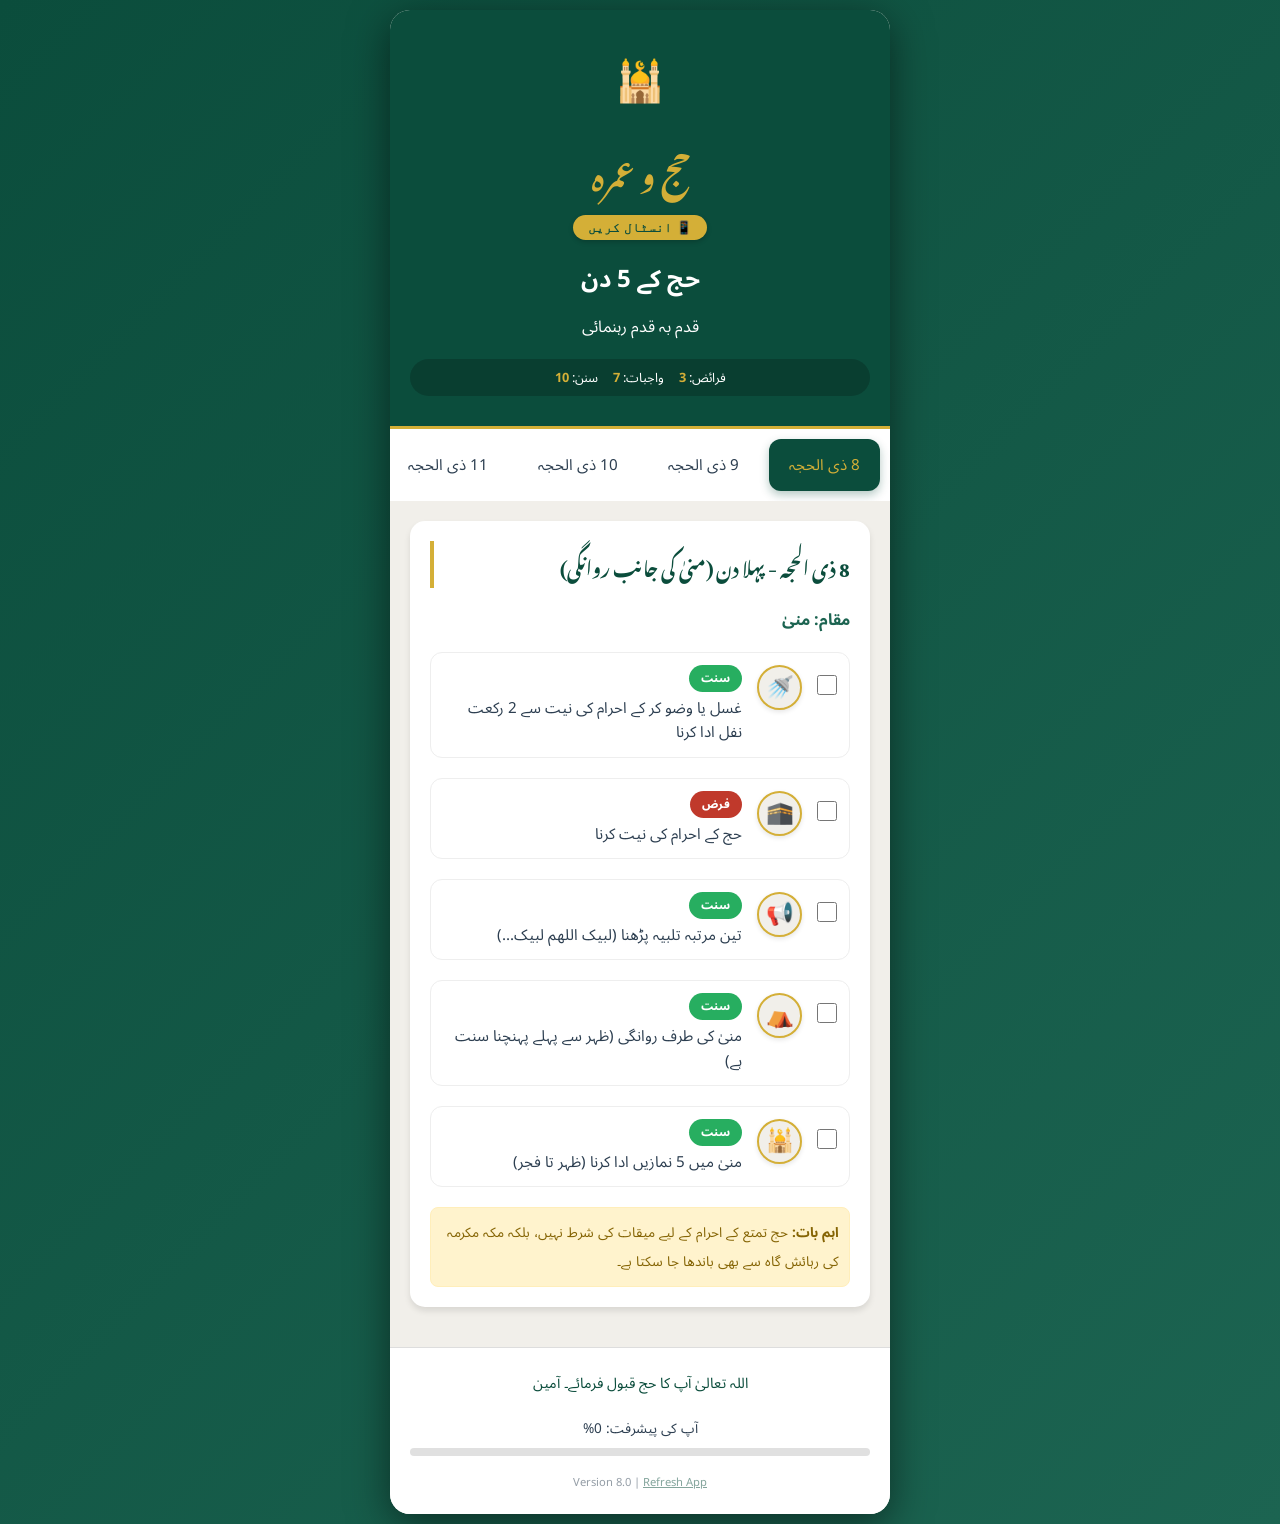
==== index.html @ 4948a1ac "Add files via upload" ====
<!DOCTYPE html>
<html lang="ur" dir="rtl">
<head>
    <!-- Google tag (gtag.js) -->
    <script async src="https://www.googletagmanager.com/gtag/js?id=G-E7W67R3HDH"></script>
    <script>
      window.dataLayer = window.dataLayer || [];
      function gtag(){dataLayer.push(arguments);}
      gtag('js', new Date());

      gtag('config', 'G-E7W67R3HDH');
    </script>
    <meta charset="UTF-8">
    <meta name="viewport" content="width=device-width, initial-scale=1.0">
    <title>حج گائیڈ - 5 دن</title>
    <link rel="preconnect" href="https://fonts.googleapis.com">
    <link rel="preconnect" href="https://fonts.gstatic.com" crossorigin>
    <link href="https://fonts.googleapis.com/css2?family=Noto+Nastaliq+Urdu:wght@400..700&family=Noto+Sans+Arabic:wght@100..900&display=swap" rel="stylesheet">
    <link rel="stylesheet" href="style.css">
    
    <!-- PWA Support -->
    <link rel="manifest" href="manifest.json">
    <meta name="theme-color" content="#0b4d3c">
    <meta name="apple-mobile-web-app-capable" content="yes">
    <meta name="apple-mobile-web-app-status-bar-style" content="black-translucent">
    <meta name="apple-mobile-web-app-title" content="حج گائیڈ">
    <link rel="apple-touch-icon" href="icon-192.png">

    <!-- Meta tags for SEO & Social Sharing (WhatsApp/Facebook) -->
    <meta name="description" content="حج کے 5 دنوں کی مکمل رہنمائی - قدم بہ قدم رہنمائی برائے حجاج کرام">
    <meta property="og:title" content="حج گائیڈ - 5 دن">
    <meta property="og:description" content="حج کے 5 دنوں کی مکمل رہنمائی - قدم بہ قدم رہنمائی برائے حجاج کرام">
    <meta property="og:image" content="https://haroonbabar123456-afk.github.io/hajj-guide/icon-512.png">
    <meta property="og:image:secure_url" content="https://haroonbabar123456-afk.github.io/hajj-guide/icon-512.png">
    <meta property="og:image:width" content="512">
    <meta property="og:image:height" content="512">
    <meta property="og:url" content="https://haroonbabar123456-afk.github.io/hajj-guide/">
    <meta property="og:type" content="website">
    <meta name="twitter:card" content="summary_large_image">
</head>
<body>
    <div class="app-container">
        <header>
            <div class="header-content">
                <div class="logo-area">
                    <span class="spiritual-icon">🕌</span>
                    <h1>حج و عمرہ</h1>
                    <button class="install-guide-btn" onclick="toggleInstallModal()">📱 انسٹال کریں</button>
                </div>
                <div class="main-title">
                    <h2>حج کے 5 دن</h2>
                    <p>قدم بہ قدم رہنمائی</p>
                </div>
                <div class="stats-bar">
                    <span class="stat">فرائض: <strong id="stat-fard">3</strong></span>
                    <span class="stat">واجبات: <strong id="stat-wajib">7</strong></span>
                    <span class="stat">سنن: <strong id="stat-sunnah">17</strong></span>
                </div>
            </div>
        </header>

        <nav class="day-tabs">
            <button class="tab-btn active" data-day="8">8 ذی الحجہ</button>
            <button class="tab-btn" data-day="9">9 ذی الحجہ</button>
            <button class="tab-btn" data-day="10">10 ذی الحجہ</button>
            <button class="tab-btn" data-day="11">11 ذی الحجہ</button>
            <button class="tab-btn" data-day="12">12 ذی الحجہ</button>
            <button class="tab-btn" data-day="13">13 ذی الحجہ</button>
        </nav>

        <main id="content-area">
            <!-- Content will be injected by JavaScript -->
            <div class="loading">لوڈنگ جاری ہے...</div>
        </main>

        <footer>
            <div class="footer-info">
                <p>اللہ تعالیٰ آپ کا حج قبول فرمائے۔ آمین</p>
            </div>
            <div class="progress-footer">
                <div class="progress-text">آپ کی پیشرفت: <span id="progress-percent">0%</span></div>
                <div class="progress-bar-bg">
                    <div id="progress-fill"></div>
                </div>
            </div>
            <div class="app-version" style="text-align: center; margin-top: 15px; font-size: 0.7rem; opacity: 0.5;">
                Version 8.0 | <a href="#" onclick="forceUpdate(); return false;" style="color: var(--primary-color); text-decoration: underline;">Refresh App</a>
            </div>
        </footer>
    </div>

    <!-- Install Modal -->
    <div id="install-modal" class="modal-overlay" style="display:none;">
        <div class="modal-content">
            <button class="close-modal" onclick="toggleInstallModal()">&times;</button>
            <h3>فون میں انسٹائل کرنے کا طریقہ</h3>
            
            <div class="tabs-guide">
                <div class="guide-section">
                    <h4>iPhone (iOS) </h4>
                    <ul>
                        <li>سفاری (Safari) براؤزر میں کھولیں۔</li>
                        <li>نیچے **Share** (شیئر) بٹن پر ٹیپ کریں۔</li>
                        <li>**Add to Home Screen** منتخب کریں۔</li>
                    </ul>
                </div>
                <hr>
                <div class="guide-section">
                    <h4>Android (Chrome) 🤖</h4>
                    <ul>
                        <li>کروم (Chrome) براؤزر میں مینو (3 ڈاٹ) پر ٹیپ کریں۔</li>
                        <li>**Install App** یا **Add to Home Screen** پر ٹیپ کریں۔</li>
                    </ul>
                </div>
            </div>
            <div class="note" style="margin-top: 15px; text-align: center;">ایک بار انسٹال ہونے کے بعد، یہ ایپ انٹرنیٹ کے بغیر بھی چلے گی۔</div>
        </div>
    </div>

    <script src="script_v3.js"></script>
</body>
</html>
---- style.css ----
:root {
    --primary-color: #0b4d3c; /* Emerald Green */
    --secondary-color: #d4af37; /* Gold */
    --accent-color: #f1efea; /* Off-white */
    --text-color: #2c3e50;
    --white: #ffffff;
    --shadow: 0 4px 6px rgba(0,0,0,0.1);
    --glass-bg: rgba(255, 255, 255, 0.8);
}

* {
    margin: 0;
    padding: 0;
    box-sizing: border-box;
}

body {
    font-family: 'Noto Sans Arabic', sans-serif;
    background: linear-gradient(135deg, #0b4d3c 0%, #1c6451 100%);
    color: var(--text-color);
    min-height: 100vh;
    display: flex;
    justify-content: center;
    padding: 10px;
    direction: rtl;
}

.app-container {
    width: 100%;
    max-width: 500px;
    background: var(--accent-color);
    border-radius: 20px;
    overflow: hidden;
    box-shadow: 0 10px 40px rgba(0,0,0,0.5);
    display: flex;
    flex-direction: column;
}

/* Header */
header {
    background: var(--primary-color);
    color: var(--white);
    padding: 30px 20px;
    text-align: center;
    position: relative;
    border-bottom: 3px solid var(--secondary-color);
}

.logo-area {
    margin-bottom: 10px;
}

.spiritual-icon {
    font-size: 2.5rem;
    display: block;
    margin-bottom: 5px;
}

h1 {
    font-family: 'Noto Nastaliq Urdu', serif;
    font-size: 2rem;
    color: var(--secondary-color);
}

.subtitle {
    font-size: 0.9rem;
    opacity: 0.8;
    margin-bottom: 10px;
}

.install-guide-btn {
    background: var(--secondary-color);
    color: var(--primary-color);
    border: none;
    padding: 5px 15px;
    border-radius: 20px;
    font-size: 0.8rem;
    font-weight: bold;
    cursor: pointer;
    box-shadow: 0 2px 5px rgba(0,0,0,0.2);
    transition: all 0.3s ease;
}

.install-guide-btn:hover {
    transform: scale(1.05);
    background: var(--white);
}

.main-title h2 {
    font-size: 1.5rem;
    margin: 5px 0;
}

.stats-bar {
    display: flex;
    justify-content: center;
    gap: 15px;
    margin-top: 15px;
    font-size: 0.8rem;
    background: rgba(0,0,0,0.2);
    padding: 5px 15px;
    border-radius: 20px;
}

.stat strong {
    color: var(--secondary-color);
}

/* Tabs */
.day-tabs {
    display: flex;
    overflow-x: auto;
    background: var(--white);
    padding: 10px;
    scrollbar-width: none;
    -ms-overflow-style: none;
}

.day-tabs::-webkit-scrollbar {
    display: none;
}

.tab-btn {
    flex: 0 0 auto;
    padding: 10px 20px;
    border: none;
    background: none;
    font-family: inherit;
    font-size: 0.95rem;
    color: var(--text-color);
    border-radius: 12px;
    cursor: pointer;
    transition: all 0.3s cubic-bezier(0.4, 0, 0.2, 1);
    margin-left: 10px;
    white-space: nowrap;
}

.tab-btn.active {
    background: var(--primary-color);
    color: var(--secondary-color);
    box-shadow: 0 4px 10px rgba(11, 77, 60, 0.3);
}

/* Main Content */
main {
    flex: 1;
    padding: 20px;
    overflow-y: auto;
}

.card {
    background: var(--white);
    border-radius: 15px;
    padding: 20px;
    margin-bottom: 20px;
    box-shadow: var(--shadow);
    animation: slideUp 0.5s ease-out;
}

.card h3 {
    color: var(--primary-color);
    margin-bottom: 15px;
    border-left: 4px solid var(--secondary-color);
    padding-left: 10px;
    font-family: 'Noto Nastaliq Urdu', serif;
}

/* Task Checkbox */
.task-item {
    display: flex;
    align-items: flex-start;
    gap: 15px;
    margin-bottom: 20px;
    cursor: pointer;
    transition: all 0.3s ease;
    padding: 12px;
    border-radius: 12px;
    background: var(--white);
    border: 1px solid #eee;
}

.task-item:hover {
    background: #f8fcfb;
    border-color: var(--primary-color);
    box-shadow: 0 4px 15px rgba(11, 77, 60, 0.1);
    transform: translateY(-2px);
}

.task-item input {
    width: 20px;
    height: 20px;
    margin-top: 10px;
    cursor: pointer;
    accent-color: var(--primary-color);
    flex-shrink: 0;
}

.ritual-icon-bubble {
    width: 45px;
    height: 45px;
    background: var(--accent-color);
    border: 2px solid var(--secondary-color);
    border-radius: 50%;
    display: flex;
    align-items: center;
    justify-content: center;
    font-size: 1.4rem;
    flex-shrink: 0;
    box-shadow: 0 2px 5px rgba(0,0,0,0.1);
}

.task-text-content {
    display: flex;
    flex-direction: column;
    gap: 4px;
    flex: 1;
}

.badge {
    display: inline-block;
    padding: 2px 12px;
    border-radius: 20px;
    font-size: 0.7rem;
    font-weight: 800;
    width: fit-content;
    color: var(--white);
    text-transform: uppercase;
    letter-spacing: 0.5px;
}

.badge-fard {
    background: #c0392b; /* Deep Red */
}

.badge-wajib {
    background: #d35400; /* Dark Orange */
}

.badge-sunnah {
    background: #27ae60; /* Solid Green */
}

.ritual-text {
    font-size: 0.95rem;
    line-height: 1.6;
    color: var(--text-color);
    font-family: 'Noto Sans Arabic', sans-serif;
}

.task-item.completed {
    opacity: 0.8;
}

.task-item.completed .ritual-text {
    text-decoration: line-through;
    color: #999;
}

.task-item.completed .ritual-icon-bubble {
    filter: grayscale(1);
    opacity: 0.5;
}

/* Footer */
footer {
    padding: 20px;
    background: var(--white);
    border-top: 1px solid #ddd;
}

.footer-info {
    text-align: center;
    font-size: 0.9rem;
    margin-bottom: 15px;
    color: var(--primary-color);
}

.progress-footer {
    position: relative;
}

.progress-text {
    font-size: 0.85rem;
    margin-bottom: 5px;
    text-align: center;
}

.progress-bar-bg {
    height: 8px;
    background: #e0e0e0;
    border-radius: 4px;
    overflow: hidden;
}

#progress-fill {
    height: 100%;
    background: linear-gradient(90deg, var(--secondary-color), var(--primary-color));
    width: 0%;
    transition: width 0.5s ease-in-out;
}

/* Animations */
@keyframes slideUp {
    from {
        opacity: 0;
        transform: translateY(20px);
    }
    to {
        opacity: 1;
        transform: translateY(0);
    }
}

.note {
    background: #fff3cd;
    border: 1px solid #ffeeba;
    padding: 10px;
    border-radius: 8px;
    font-size: 0.85rem;
    margin-top: 15px;
    color: #856404;
}

.loading {
    text-align: center;
    padding: 40px;
    font-size: 1.2rem;
}

/* Modal Styles */
.modal-overlay {
    position: fixed;
    top: 0;
    left: 0;
    right: 0;
    bottom: 0;
    background: rgba(0,0,0,0.8);
    display: flex;
    align-items: center;
    justify-content: center;
    z-index: 1000;
    padding: 20px;
}

.modal-content {
    background: var(--white);
    padding: 30px;
    border-radius: 20px;
    max-width: 400px;
    width: 100%;
    position: relative;
    box-shadow: 0 10px 30px rgba(0,0,0,0.5);
    border-top: 5px solid var(--secondary-color);
}

.close-modal {
    position: absolute;
    top: 10px;
    right: 15px;
    border: none;
    background: none;
    font-size: 1.5rem;
    cursor: pointer;
}

.modal-content h3 {
    color: var(--primary-color);
    margin-bottom: 20px;
    text-align: center;
}

.guide-section h4 {
    color: var(--primary-color);
    margin-bottom: 10px;
    display: flex;
    align-items: center;
    gap: 10px;
}

.guide-section ul {
    list-style: none;
}

.guide-section ul li {
    margin-bottom: 10px;
    font-size: 0.9rem;
    padding-right: 15px;
    position: relative;
}

.guide-section ul li::before {
    content: "•";
    color: var(--secondary-color);
    position: absolute;
    right: 0;
    font-weight: bold;
}

hr {
    margin: 20px 0;
    opacity: 0.1;
}
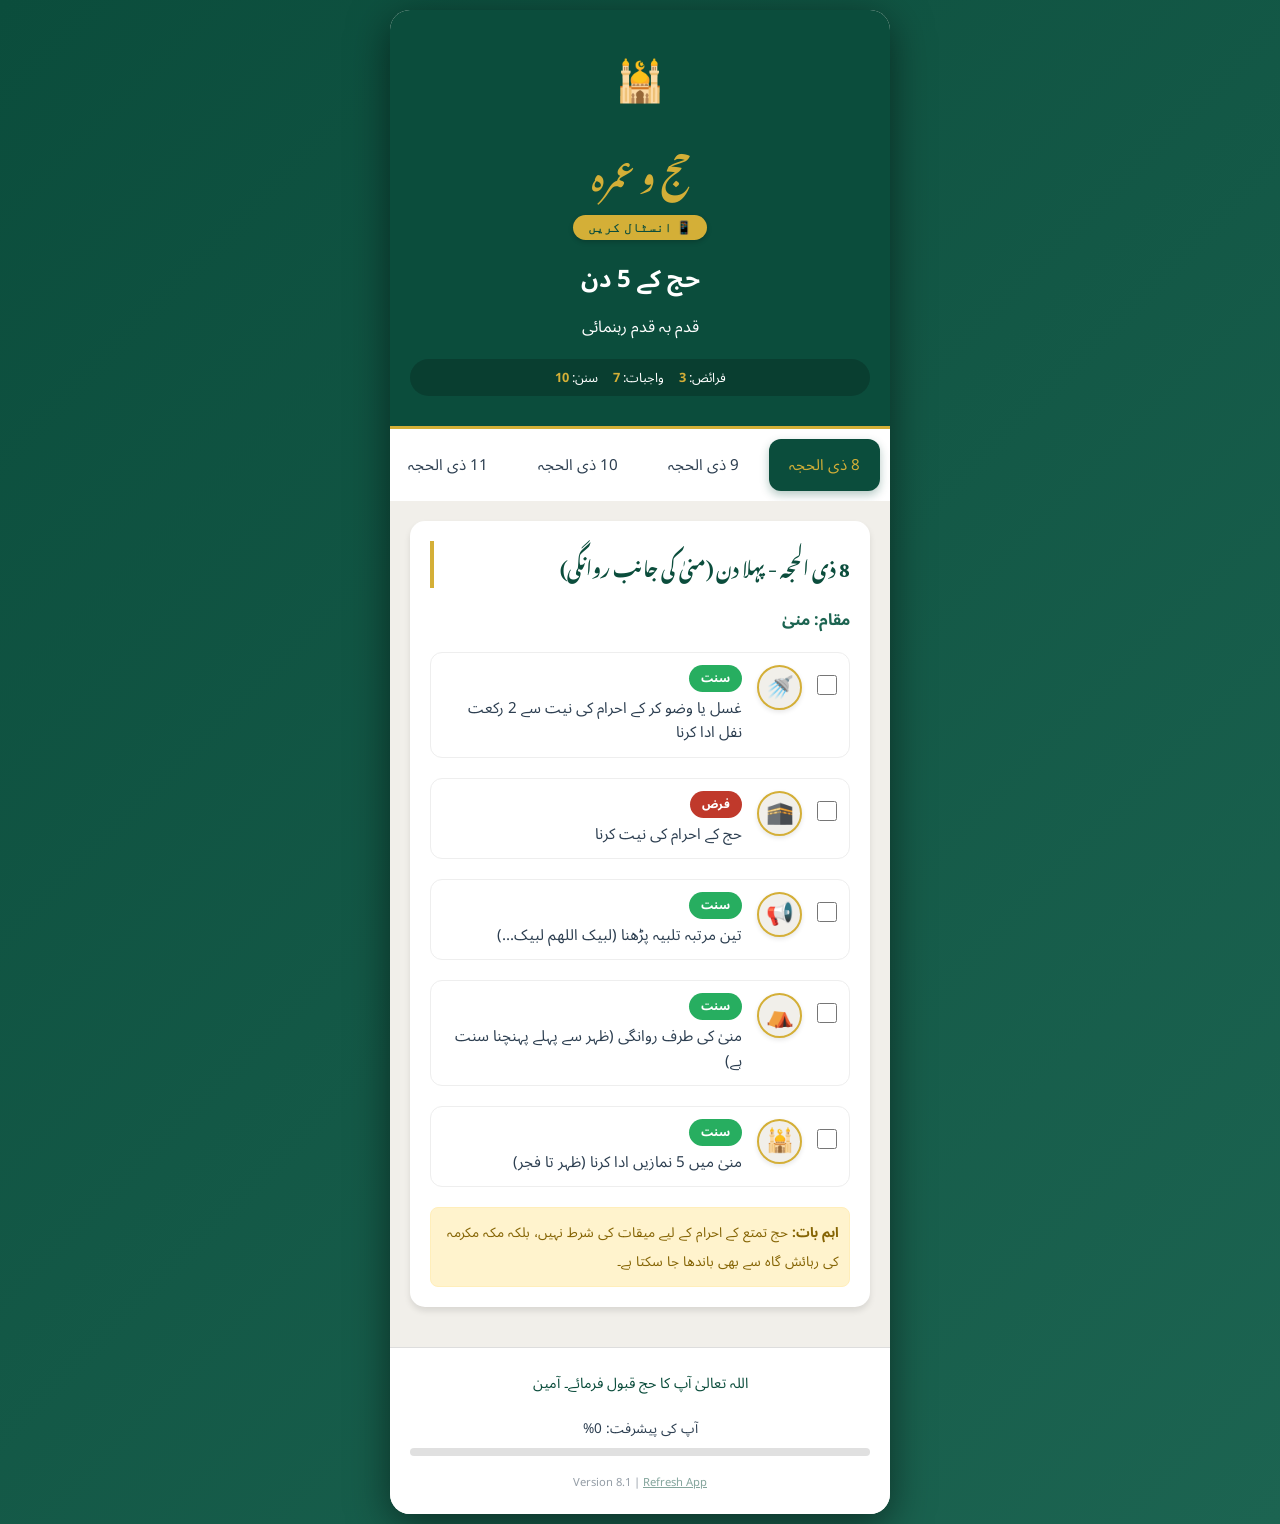
==== commit 13d1c04c: "Add files via upload" ====
--- a/index.html
+++ b/index.html
@@ -84,7 +84,7 @@
                 </div>
             </div>
             <div class="app-version" style="text-align: center; margin-top: 15px; font-size: 0.7rem; opacity: 0.5;">
-                Version 8.0 | <a href="#" onclick="forceUpdate(); return false;" style="color: var(--primary-color); text-decoration: underline;">Refresh App</a>
+                Version 8.1 | <a href="#" onclick="forceUpdate(); return false;" style="color: var(--primary-color); text-decoration: underline;">Refresh App</a>
             </div>
         </footer>
     </div>
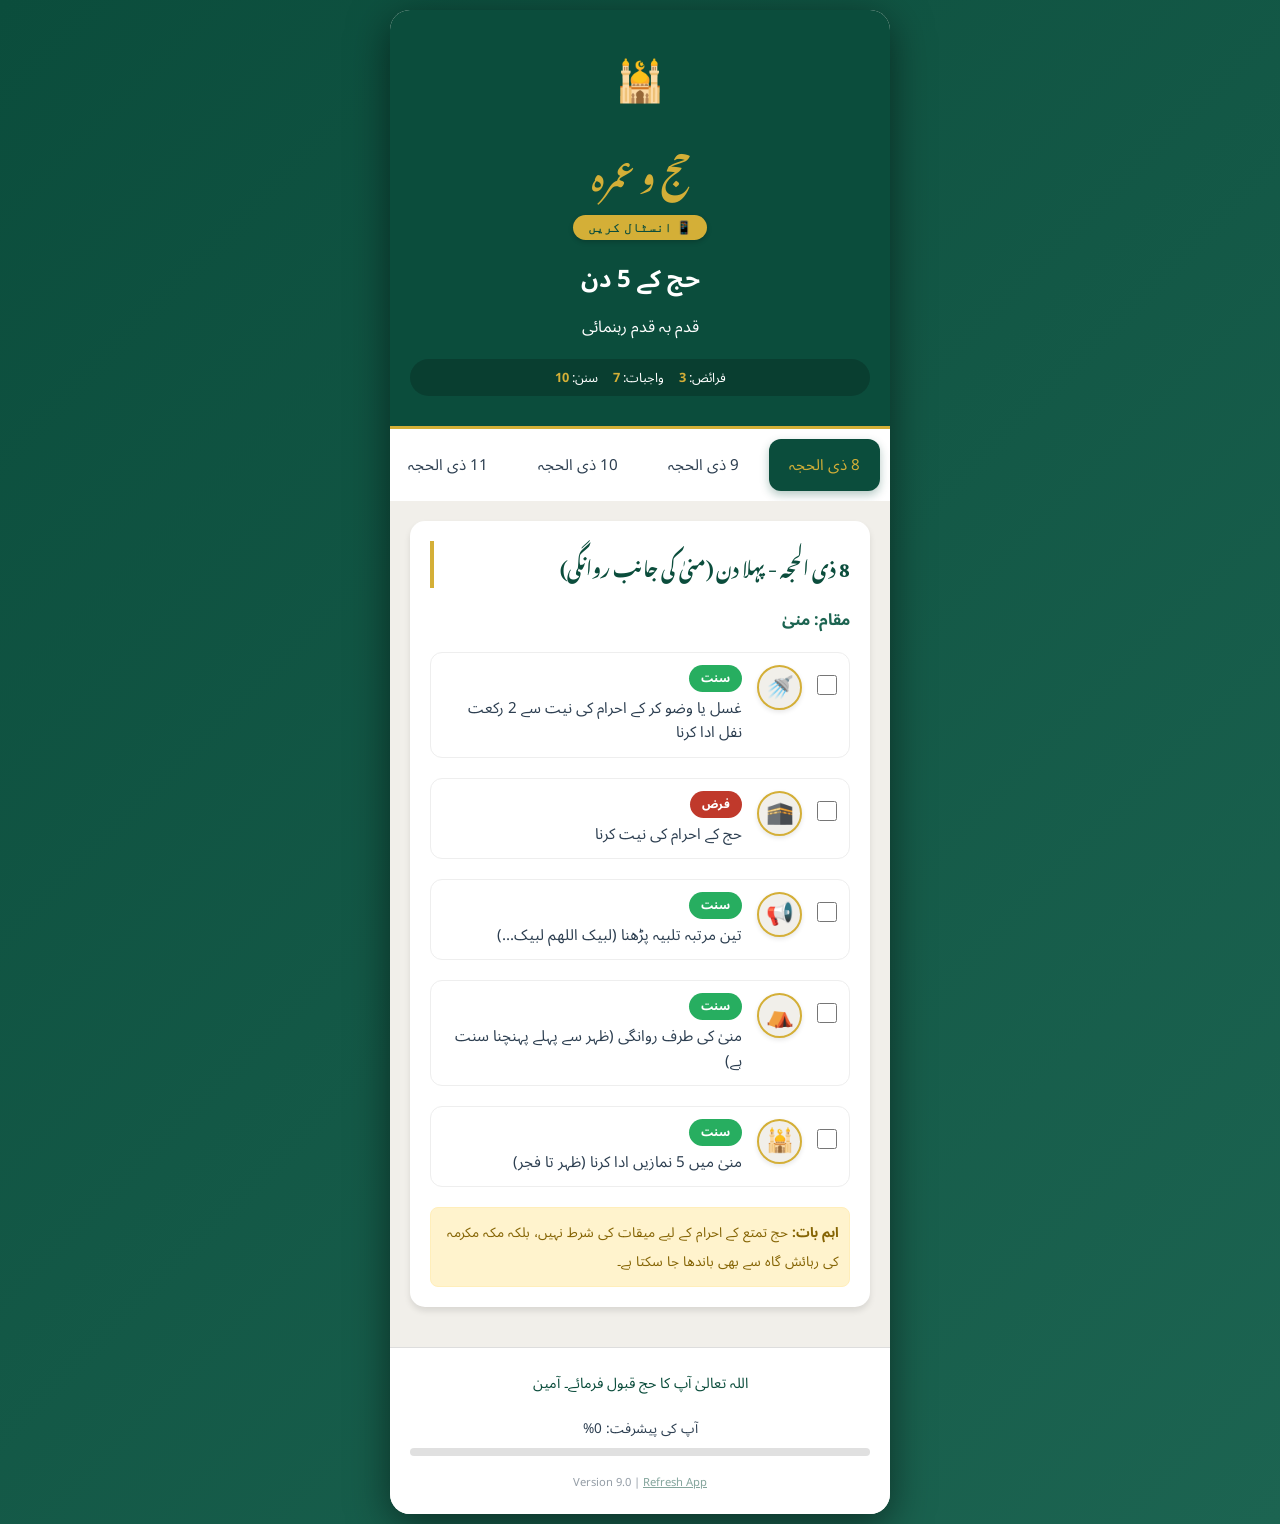
==== commit 120b6818: "Add files via upload" ====
--- a/index.html
+++ b/index.html
@@ -84,7 +84,7 @@
                 </div>
             </div>
             <div class="app-version" style="text-align: center; margin-top: 15px; font-size: 0.7rem; opacity: 0.5;">
-                Version 8.1 | <a href="#" onclick="forceUpdate(); return false;" style="color: var(--primary-color); text-decoration: underline;">Refresh App</a>
+                Version 9.0 | <a href="#" onclick="forceUpdate(); return false;" style="color: var(--primary-color); text-decoration: underline;">Refresh App</a>
             </div>
         </footer>
     </div>
--- a/style.css
+++ b/style.css
@@ -84,6 +84,18 @@
 .install-guide-btn:hover {
     transform: scale(1.05);
     background: var(--white);
+}
+
+/* Hide Install button if already installed (PWA Standalone Mode) */
+@media all and (display-mode: standalone) {
+    .install-guide-btn {
+        display: none !important;
+    }
+}
+@media all and (display-mode: fullscreen) {
+    .install-guide-btn {
+        display: none !important;
+    }
 }
 
 .main-title h2 {
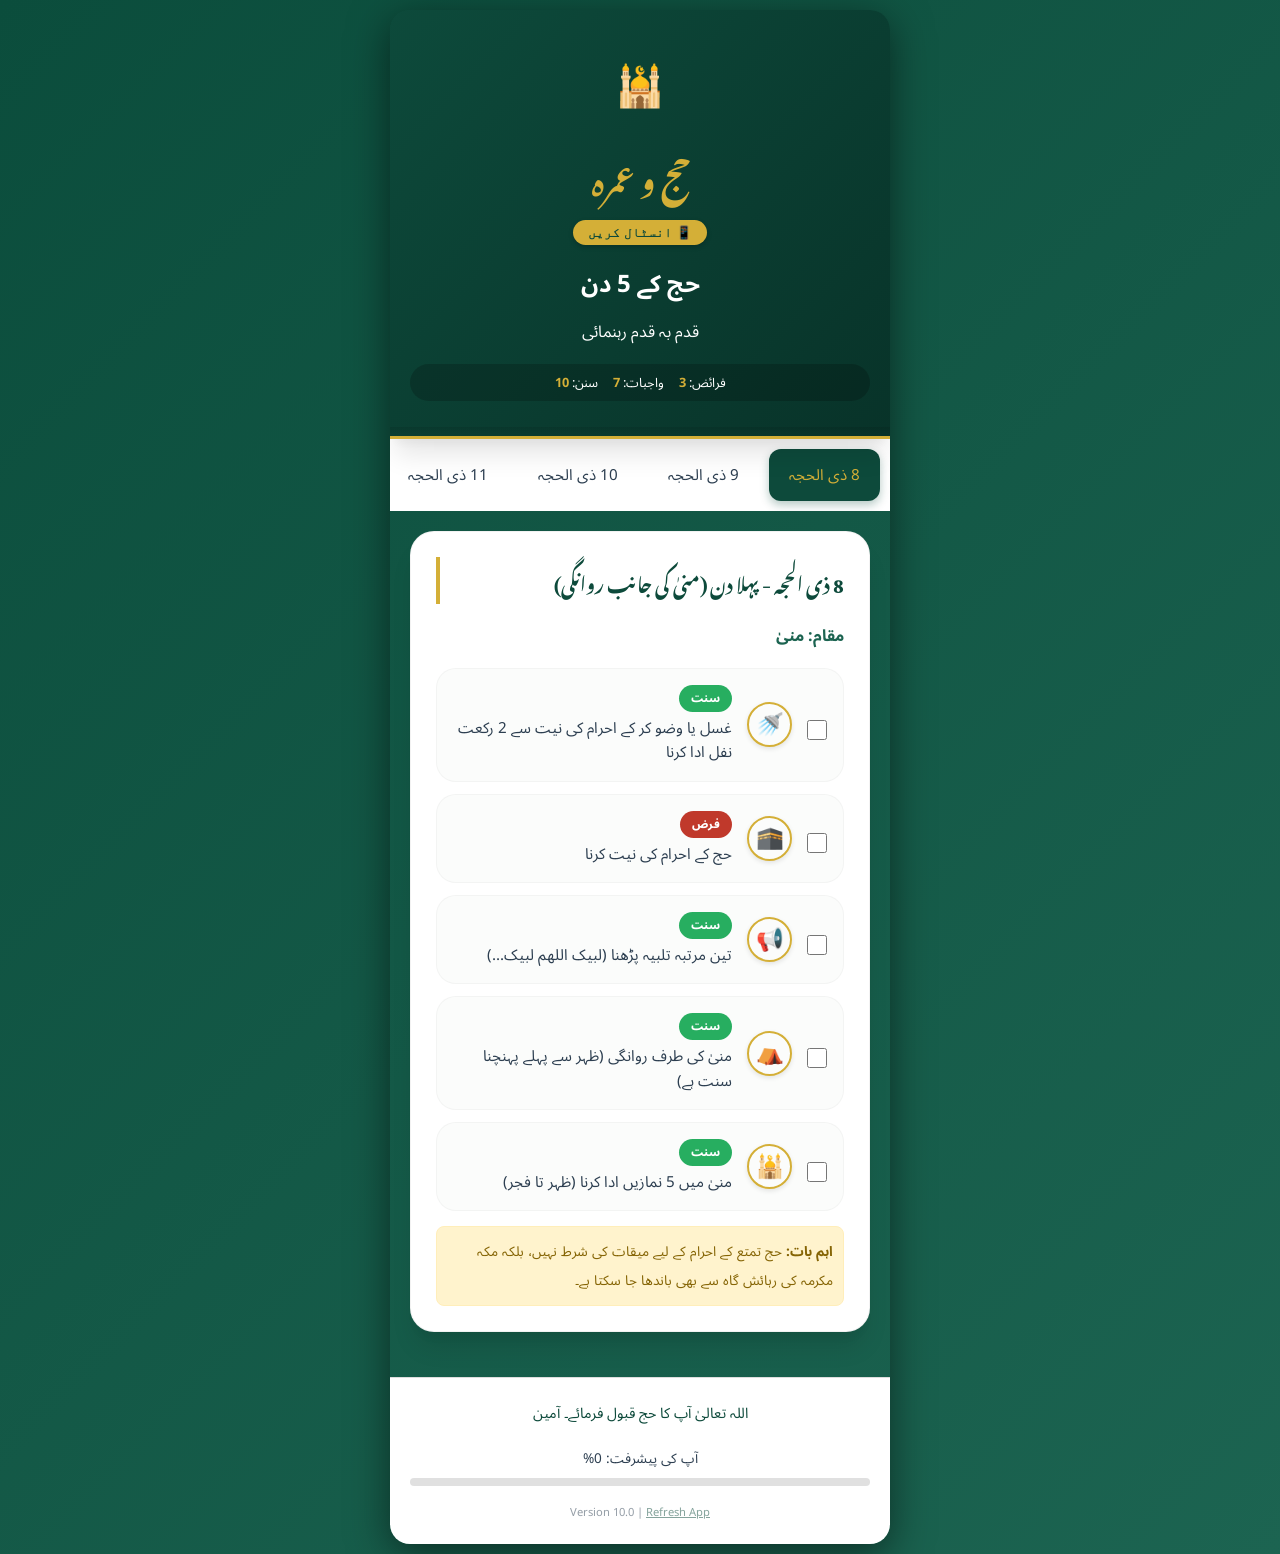
==== commit 11f91ff1: "Add files via upload" ====
--- a/index.html
+++ b/index.html
@@ -84,7 +84,7 @@
                 </div>
             </div>
             <div class="app-version" style="text-align: center; margin-top: 15px; font-size: 0.7rem; opacity: 0.5;">
-                Version 9.0 | <a href="#" onclick="forceUpdate(); return false;" style="color: var(--primary-color); text-decoration: underline;">Refresh App</a>
+                Version 10.0 | <a href="#" onclick="forceUpdate(); return false;" style="color: var(--primary-color); text-decoration: underline;">Refresh App</a>
             </div>
         </footer>
     </div>
--- a/style.css
+++ b/style.css
@@ -1,11 +1,17 @@
 :root {
-    --primary-color: #0b4d3c; /* Emerald Green */
-    --secondary-color: #d4af37; /* Gold */
-    --accent-color: #f1efea; /* Off-white */
+    --primary-color: #0d4a3b;        /* Deep Cinematic Emerald */
+    --secondary-color: #d4af37;      /* Polished Silk Gold */
+    --accent-gold: #ffdf00;          /* Bright Sparkle Gold */
+    --bg-color: #f7f9f8;             /* Soft Off-White */
     --text-color: #2c3e50;
     --white: #ffffff;
-    --shadow: 0 4px 6px rgba(0,0,0,0.1);
-    --glass-bg: rgba(255, 255, 255, 0.8);
+    --fard-color: #e74c3c;
+    --wajib-color: #3498db;
+    --sunnah-color: #27ae60;
+    --glass-bg: rgba(255, 255, 255, 0.75);
+    --glass-blur: blur(14px);
+    --shadow-soft: 0 4px 6px -1px rgba(0,0,0,0.1), 0 2px 4px -1px rgba(0,0,0,0.06);
+    --shadow-premium: 0 20px 25px -5px rgba(0,0,0,0.1), 0 10px 10px -5px rgba(0,0,0,0.04);
 }
 
 * {
@@ -38,12 +44,26 @@
 
 /* Header */
 header {
-    background: var(--primary-color);
+    background: linear-gradient(135deg, var(--primary-color) 0%, #083329 100%);
     color: var(--white);
-    padding: 30px 20px;
+    padding: 35px 20px;
     text-align: center;
-    position: relative;
+    position: sticky;
+    top: 0;
+    z-index: 100;
+    box-shadow: var(--shadow-premium);
     border-bottom: 3px solid var(--secondary-color);
+}
+
+header::after {
+    content: "";
+    position: absolute;
+    bottom: -1px;
+    left: 0;
+    width: 100%;
+    height: 10px;
+    background: linear-gradient(to bottom, rgba(0,0,0,0.1), transparent);
+    pointer-events: none;
 }
 
 .logo-area {
@@ -162,11 +182,12 @@
 
 .card {
     background: var(--white);
-    border-radius: 15px;
-    padding: 20px;
-    margin-bottom: 20px;
-    box-shadow: var(--shadow);
-    animation: slideUp 0.5s ease-out;
+    border-radius: 24px;
+    padding: 25px;
+    margin-bottom: 25px;
+    box-shadow: var(--shadow-premium);
+    animation: slideUp 0.6s cubic-bezier(0.16, 1, 0.3, 1);
+    border: 1px solid rgba(0,0,0,0.05);
 }
 
 .card h3 {
@@ -180,15 +201,17 @@
 /* Task Checkbox */
 .task-item {
     display: flex;
-    align-items: flex-start;
+    align-items: center;
     gap: 15px;
-    margin-bottom: 20px;
+    margin-bottom: 12px;
     cursor: pointer;
-    transition: all 0.3s ease;
-    padding: 12px;
-    border-radius: 12px;
-    background: var(--white);
-    border: 1px solid #eee;
+    transition: all 0.4s cubic-bezier(0.16, 1, 0.3, 1);
+    padding: 16px;
+    border-radius: 20px;
+    background: #fbfcfb;
+    border: 1px solid rgba(0,0,0,0.03);
+    position: relative;
+    overflow: hidden;
 }
 
 .task-item:hover {
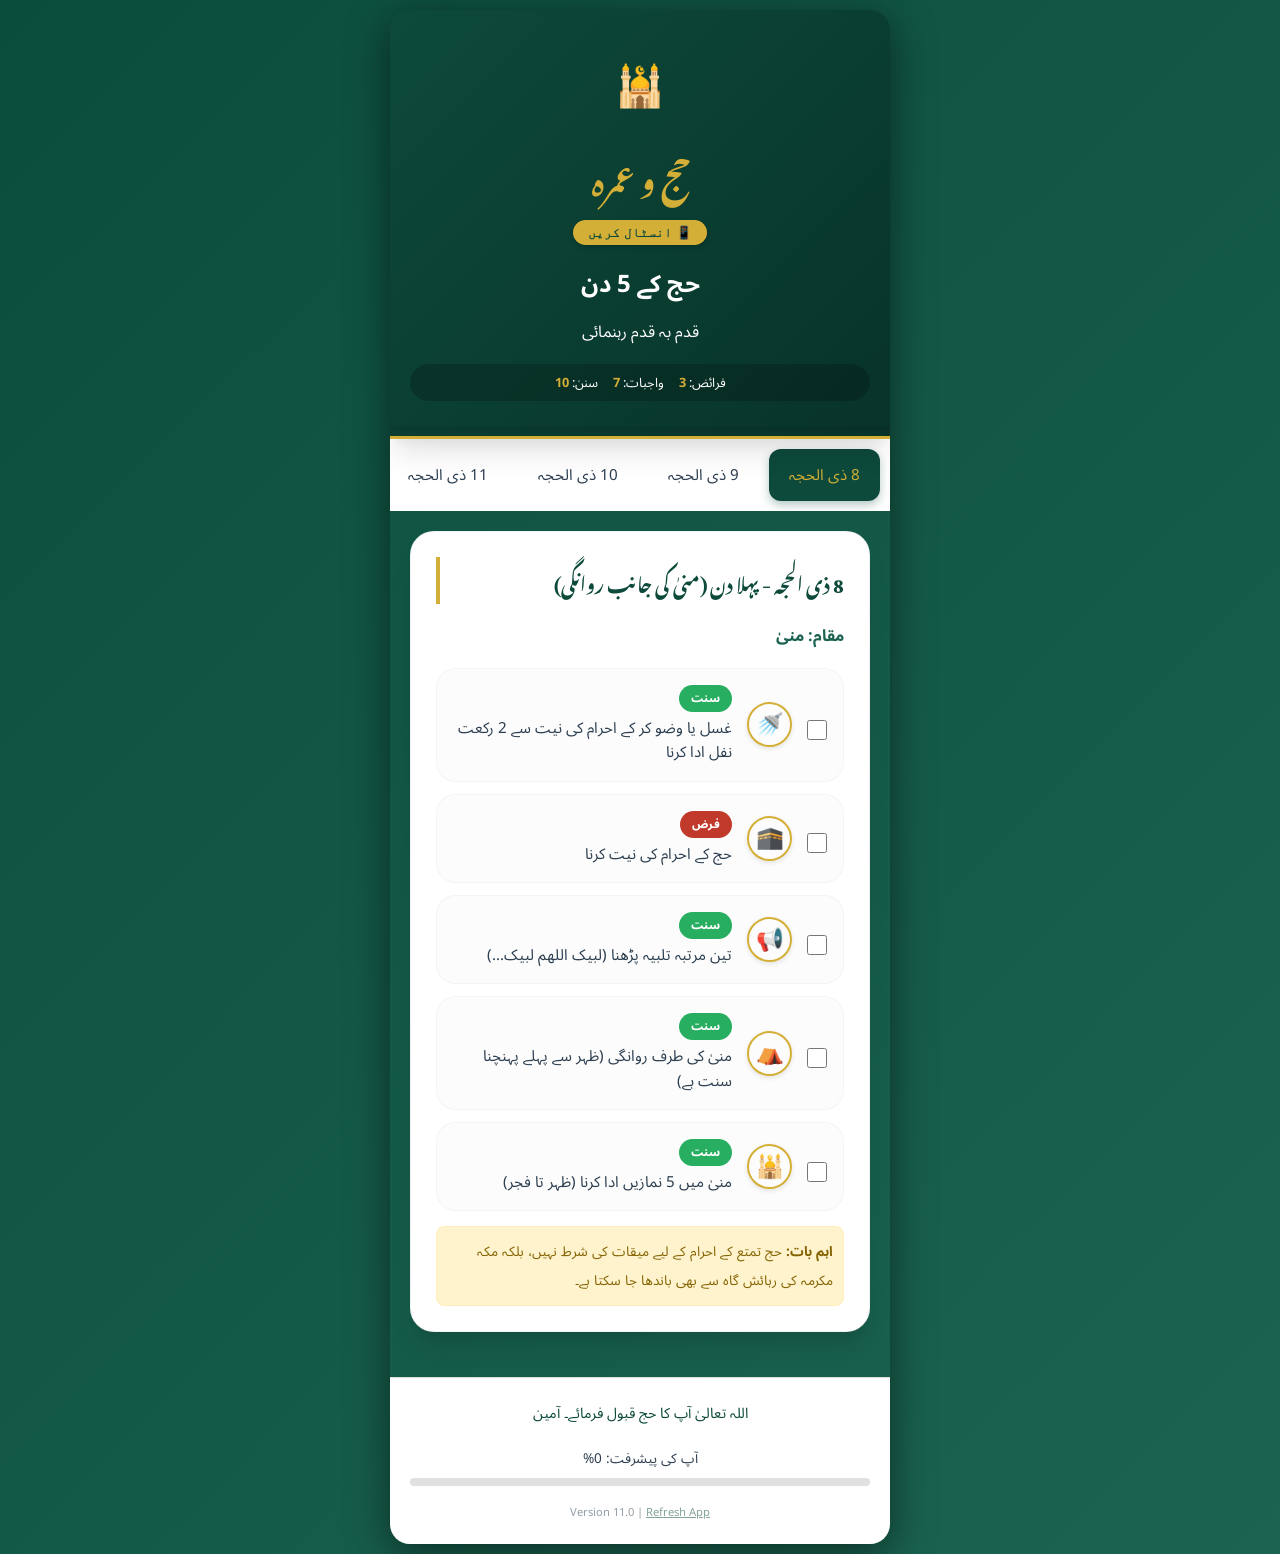
==== commit 53a22d38: "Add files via upload" ====
--- a/index.html
+++ b/index.html
@@ -84,7 +84,7 @@
                 </div>
             </div>
             <div class="app-version" style="text-align: center; margin-top: 15px; font-size: 0.7rem; opacity: 0.5;">
-                Version 10.0 | <a href="#" onclick="forceUpdate(); return false;" style="color: var(--primary-color); text-decoration: underline;">Refresh App</a>
+                Version 11.0 | <a href="#" onclick="forceUpdate(); return false;" style="color: var(--primary-color); text-decoration: underline;">Refresh App</a>
             </div>
         </footer>
     </div>
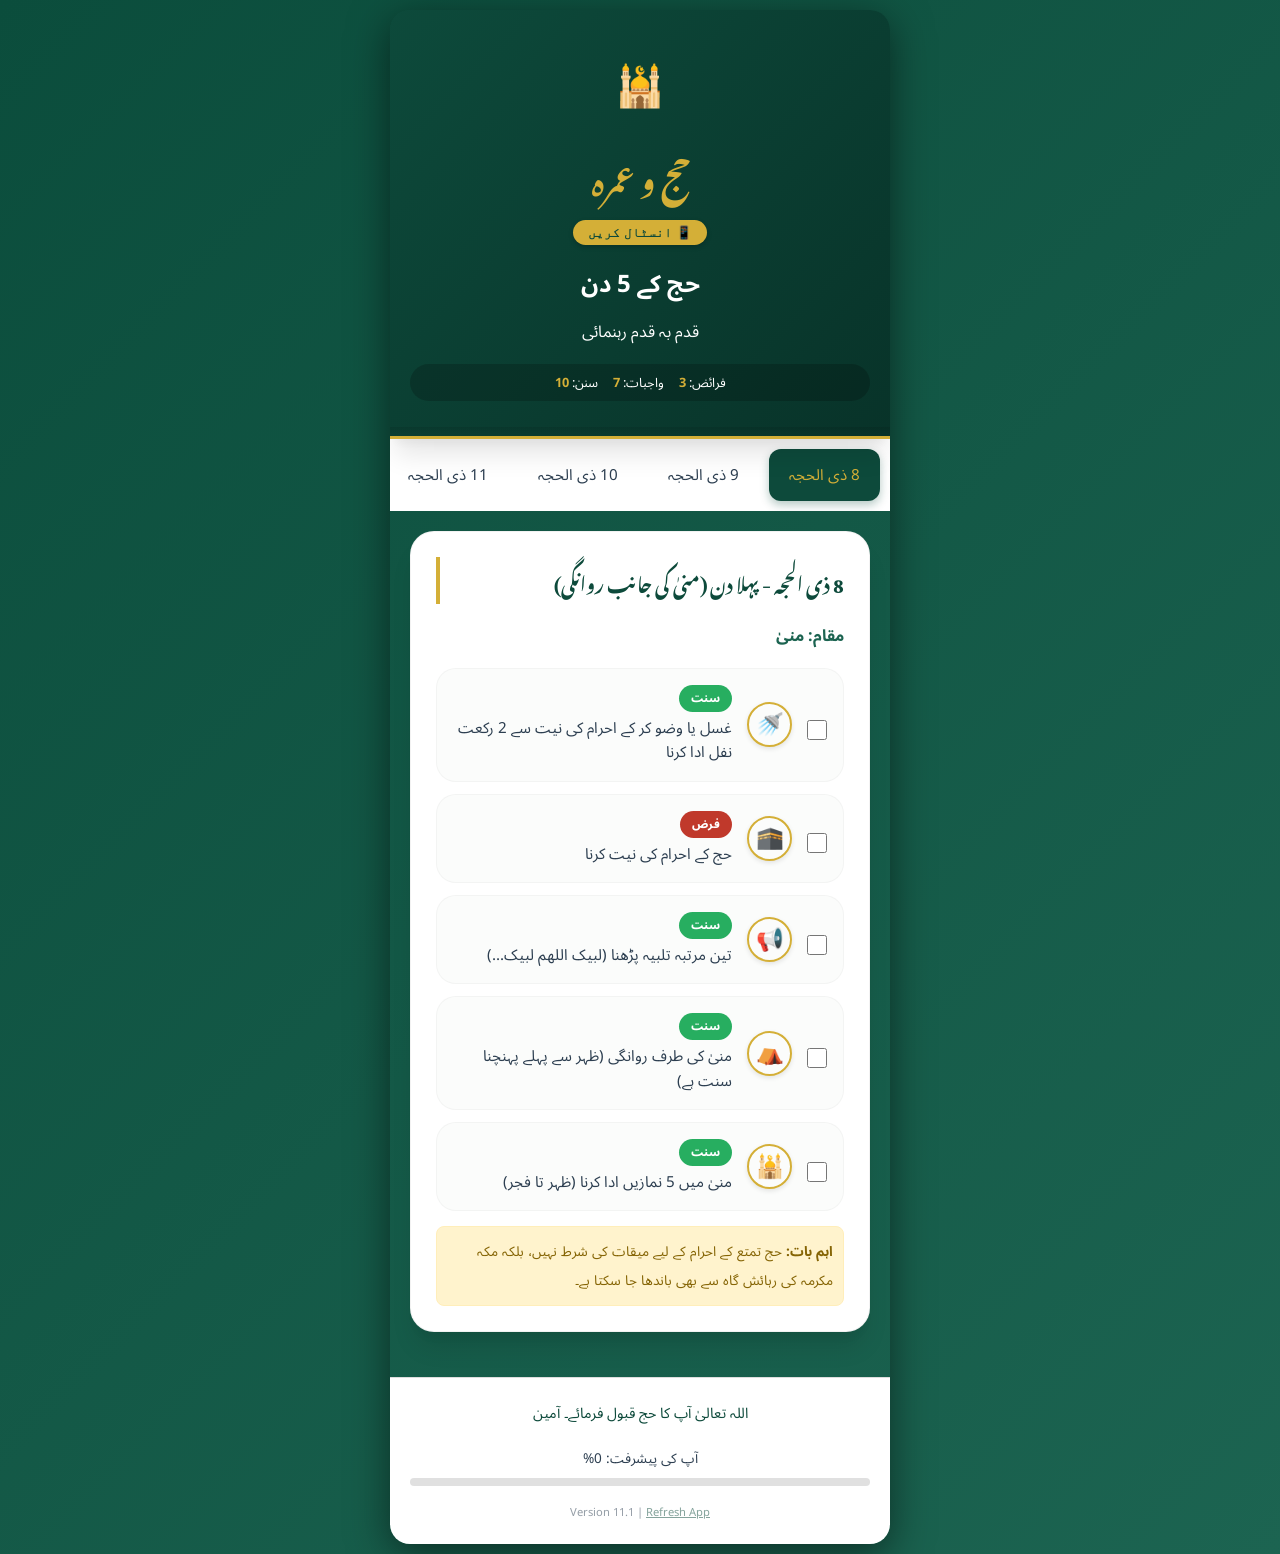
==== commit c07757d3: "Add files via upload" ====
--- a/index.html
+++ b/index.html
@@ -84,7 +84,7 @@
                 </div>
             </div>
             <div class="app-version" style="text-align: center; margin-top: 15px; font-size: 0.7rem; opacity: 0.5;">
-                Version 11.0 | <a href="#" onclick="forceUpdate(); return false;" style="color: var(--primary-color); text-decoration: underline;">Refresh App</a>
+                Version 11.1 | <a href="#" onclick="forceUpdate(); return false;" style="color: var(--primary-color); text-decoration: underline;">Refresh App</a>
             </div>
         </footer>
     </div>
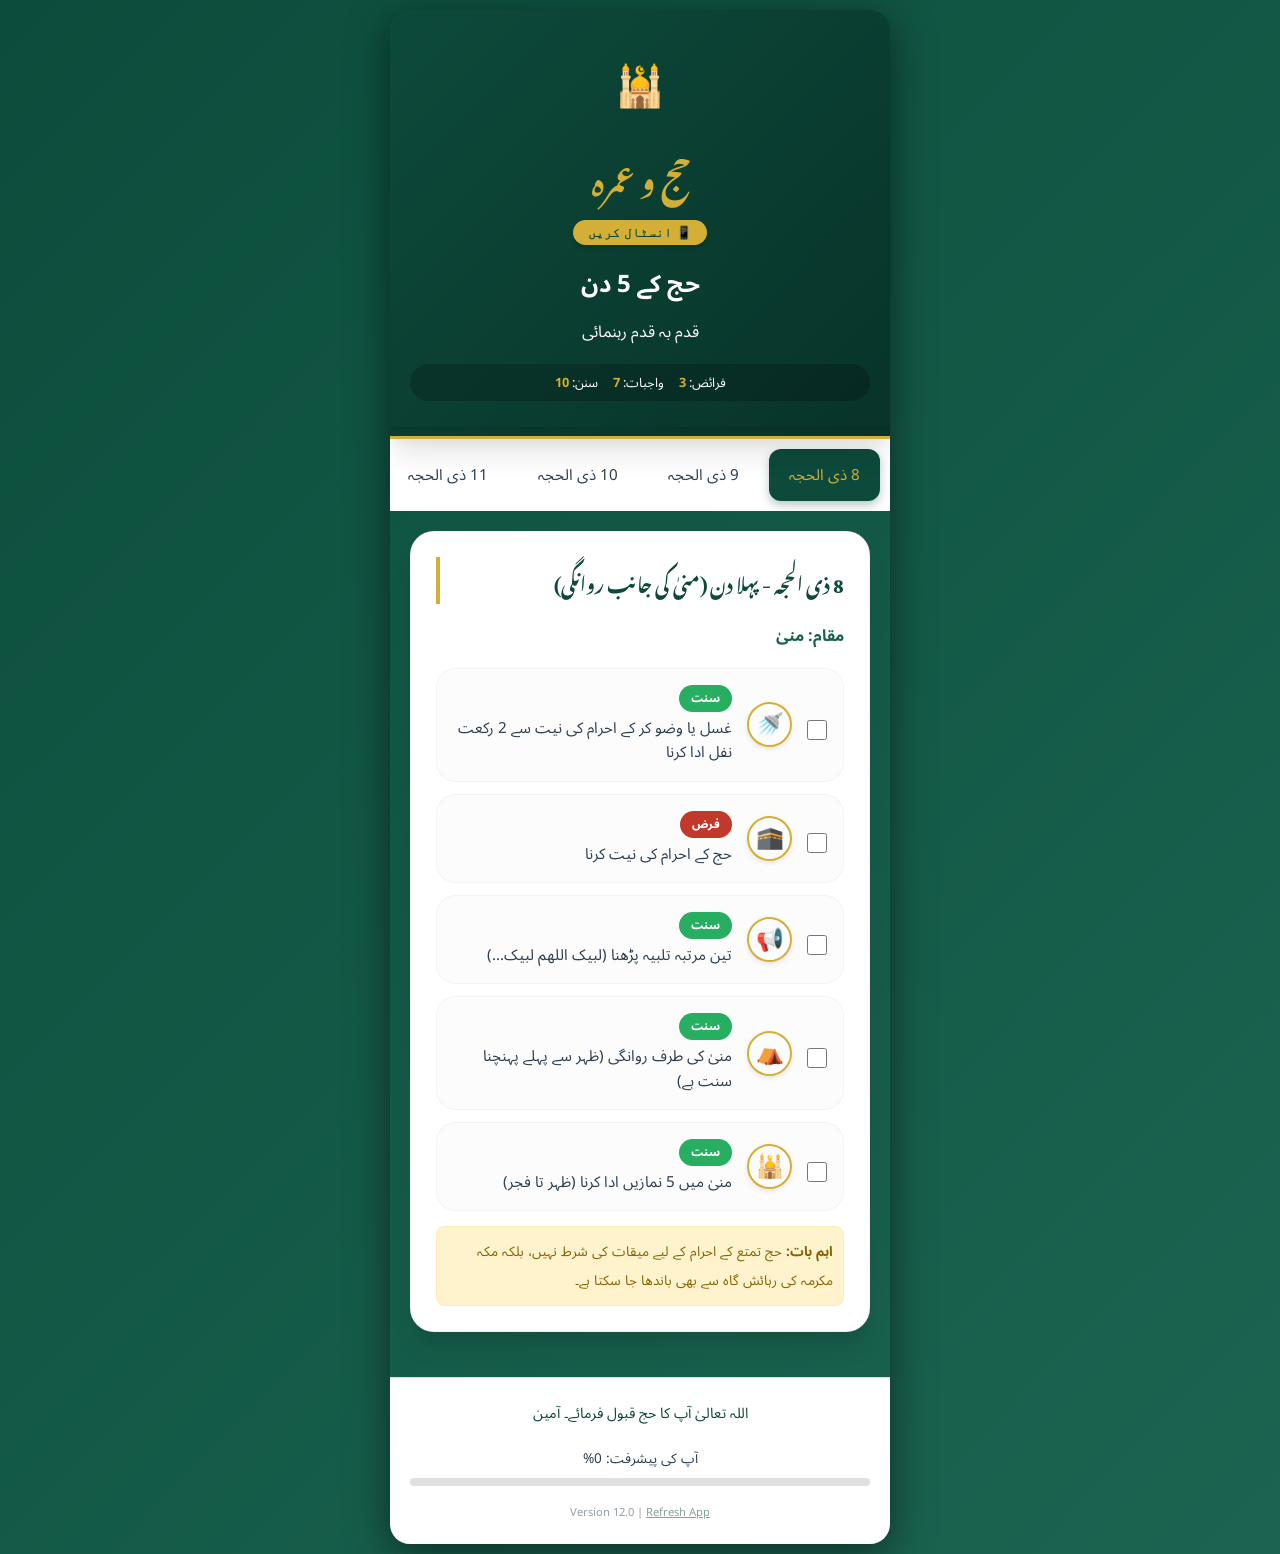
==== commit e46978bc: "Add files via upload" ====
--- a/index.html
+++ b/index.html
@@ -84,7 +84,7 @@
                 </div>
             </div>
             <div class="app-version" style="text-align: center; margin-top: 15px; font-size: 0.7rem; opacity: 0.5;">
-                Version 11.1 | <a href="#" onclick="forceUpdate(); return false;" style="color: var(--primary-color); text-decoration: underline;">Refresh App</a>
+                Version 12.0 | <a href="#" onclick="forceUpdate(); return false;" style="color: var(--primary-color); text-decoration: underline;">Refresh App</a>
             </div>
         </footer>
     </div>
@@ -118,5 +118,10 @@
     </div>
 
     <script src="script_v3.js"></script>
+    <!-- Auto Update Banner -->
+    <div id="update-banner">
+        <div class="update-message">📲 نیا ورژن دستیاب ہے! (New Version Available!)</div>
+        <button class="update-btn" onclick="forceUpdate()">Update Now</button>
+    </div>
 </body>
 </html>
--- a/style.css
+++ b/style.css
@@ -431,7 +431,43 @@
     font-weight: bold;
 }
 
-hr {
-    margin: 20px 0;
-    opacity: 0.1;
-}
+/* Auto-Update Banner */
+#update-banner {
+    position: fixed;
+    bottom: 20px;
+    left: 20px;
+    right: 20px;
+    background: linear-gradient(135deg, var(--white) 0%, #f0fdf4 100%);
+    color: var(--primary-color);
+    padding: 15px 20px;
+    border-radius: 20px;
+    display: none; /* Hidden by default */
+    align-items: center;
+    justify-content: space-between;
+    box-shadow: 0 10px 40px rgba(0,0,0,0.3);
+    z-index: 2000;
+    border: 2px solid var(--secondary-color);
+    animation: slideUp 0.5s cubic-bezier(0.16, 1, 0.3, 1);
+}
+
+.update-message {
+    font-size: 0.9rem;
+    font-weight: 700;
+}
+
+.update-btn {
+    background: var(--primary-color);
+    color: var(--white);
+    border: none;
+    padding: 8px 18px;
+    border-radius: 12px;
+    font-size: 0.85rem;
+    font-weight: bold;
+    cursor: pointer;
+    transition: all 0.3s ease;
+}
+
+.update-btn:hover {
+    background: var(--secondary-color);
+    color: var(--primary-color);
+}
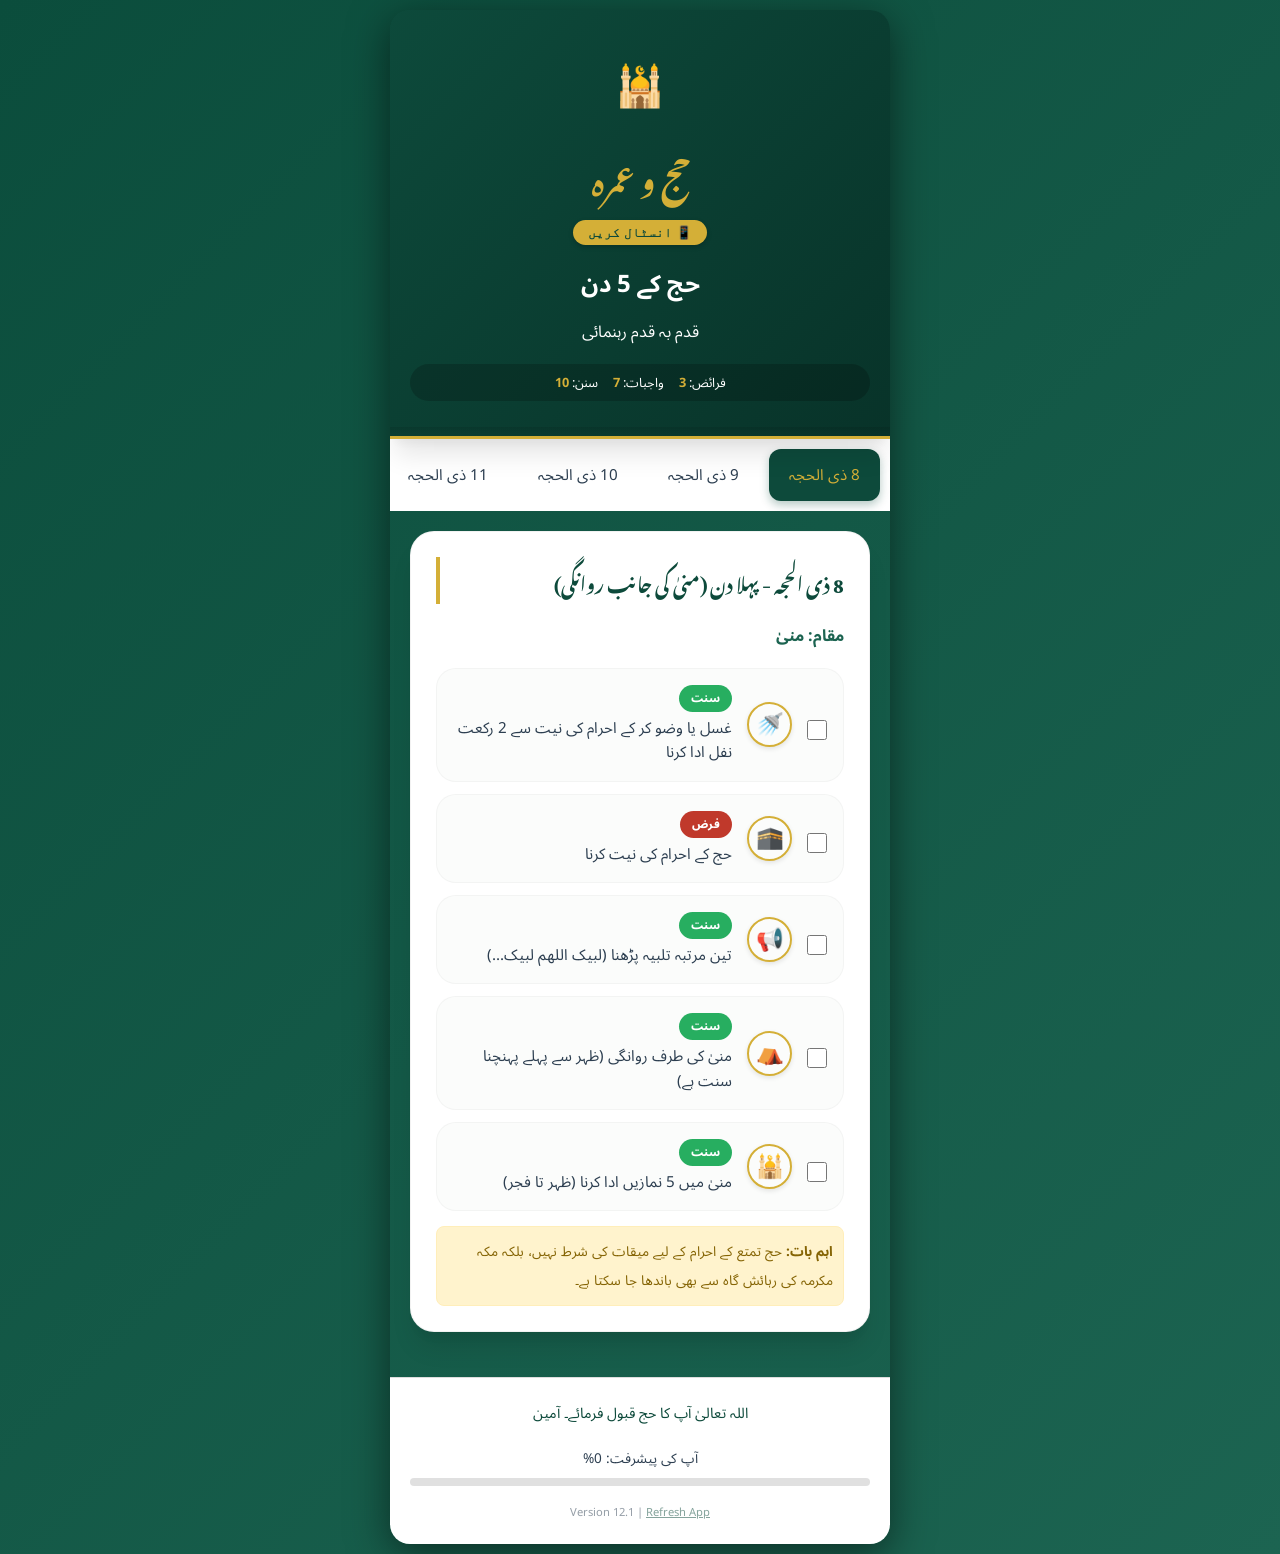
==== commit 2a8dda9d: "Add files via upload" ====
--- a/index.html
+++ b/index.html
@@ -84,7 +84,7 @@
                 </div>
             </div>
             <div class="app-version" style="text-align: center; margin-top: 15px; font-size: 0.7rem; opacity: 0.5;">
-                Version 12.0 | <a href="#" onclick="forceUpdate(); return false;" style="color: var(--primary-color); text-decoration: underline;">Refresh App</a>
+                Version 12.1 | <a href="#" onclick="forceUpdate(); return false;" style="color: var(--primary-color); text-decoration: underline;">Refresh App</a>
             </div>
         </footer>
     </div>
@@ -119,7 +119,7 @@
 
     <script src="script_v3.js"></script>
     <!-- Auto Update Banner -->
-    <div id="update-banner">
+    <div id="update-banner" style="display: none;">
         <div class="update-message">📲 نیا ورژن دستیاب ہے! (New Version Available!)</div>
         <button class="update-btn" onclick="forceUpdate()">Update Now</button>
     </div>
